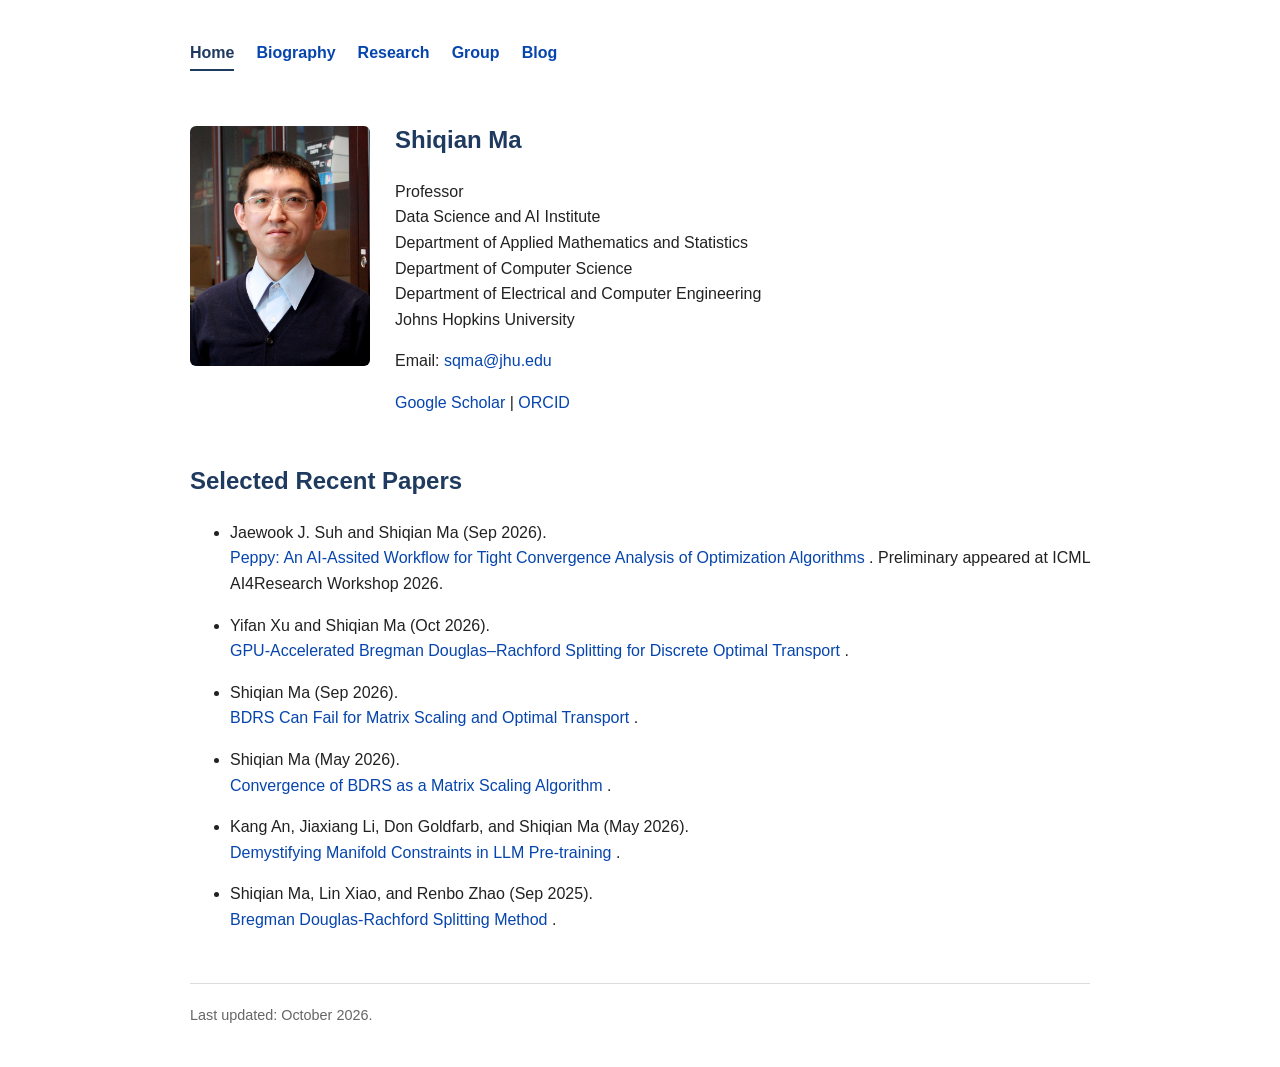
==== index.html @ a5ed81a1 "Add selected recent papers section to index.html" ====
<!DOCTYPE html>
<html lang="en">
<head>
  <meta charset="UTF-8">
  <meta name="viewport" content="width=device-width, initial-scale=1.0">
  <title>Shiqian Ma</title>
  <meta name="description" content="Shiqian Ma, Professor at Johns Hopkins University. Mathematical foundations of AI, optimization, geometry, and machine learning.">
  <link rel="canonical" href="https://shiqianma.github.io/">
  <link rel="stylesheet" href="./site.css">
  <script src="./site.js" defer></script>
</head>
<body data-page="home">
  <a class="skip-link" href="#main-content">Skip to content</a>
  <nav aria-label="Main navigation">
    <a href="./" aria-current="page">Home</a>
    <a href="./biography/">Biography</a>
    <a href="./research/">Research</a>
    <a href="./group/">Group</a>
    <a href="https://shiqianma.github.io/blog/">Blog</a>
  </nav>

  <main id="main-content">
<section class="header" id="home">

<img alt="Shiqian Ma" class="photo" height="864" src="ShiqianMa.jpg" width="648"/>
<div>
<h1>Shiqian Ma</h1>
<p>
  Professor<br/>
  Data Science and AI Institute<br/>
  Department of Applied Mathematics and Statistics<br/>
  Department of Computer Science<br/>
  Department of Electrical and Computer Engineering<br/>
  Johns Hopkins University
</p>
<p>
        Email: <a href="mailto:sqma@jhu.edu">sqma@jhu.edu</a>
</p>
<p>
<a href="https://scholar.google.com/citations?hl=en&amp;user=kkzUrUgAAAAJ&amp;view_op=list_works&amp;sortby=pubdate">Google Scholar</a> |
        <a href="https://orcid.org/0000-0003-1967-1069">ORCID</a>
</p>
</div>
</section>

    <section class="page-content" id="selected-recent-papers">
  <h2>Selected Recent Papers</h2>

  <ul>

    <li>
      <p>
        Jaewook J. Suh and Shiqian Ma (Sep 2026).<br>
        <a href="https://arxiv.org/abs/2609.35762">
          Peppy: An AI-Assited Workflow for Tight Convergence Analysis of Optimization Algorithms
        </a>.
        Preliminary appeared at ICML AI4Research Workshop 2026.
      </p>
    </li>
    
    <li>
      <p>
        Yifan Xu and Shiqian Ma (Oct 2026).<br>
        <a href="https://arxiv.org/pdf/2610.04715">
          GPU-Accelerated Bregman Douglas–Rachford Splitting
          for Discrete Optimal Transport
        </a>.
      </p>
    </li>

    <li>
      <p>
        Shiqian Ma (Sep 2026).<br>
        <a href="https://optimization-online.org/?p=37051">
          BDRS Can Fail for Matrix Scaling and Optimal Transport
        </a>.
      </p>
    </li>

    <li>
      <p>
        Shiqian Ma (May 2026).<br>
        <a href="https://optimization-online.org/?p=34846">
          Convergence of BDRS as a Matrix Scaling Algorithm
        </a>.
      </p>
    </li>

    <li>
      <p>
        Kang An, Jiaxiang Li, Don Goldfarb, and Shiqian Ma (May 2026).<br>
        <a href="https://arxiv.org/pdf/2605.04418">
          Demystifying Manifold Constraints in LLM Pre-training
        </a>.
      </p>
    </li>

    <li>
      <p>
        Shiqian Ma, Lin Xiao, and Renbo Zhao (Sep 2025).<br>
        <a href="https://arxiv.org/pdf/2509.08739">
          Bregman Douglas-Rachford Splitting Method
        </a>.
      </p>
    </li>
    
  </ul>
</section>
    
  </main>

  <footer>
    Last updated: October 2026.
  </footer>
</body>
</html>
---- site.css ----
/* Shared styling for Home, Biography, Research, and Group.
   Based on the stylesheet in the uploaded homepage. No build step is required. */
body {
  font-family: Arial, Helvetica, sans-serif;
  max-width: 900px;
  margin: 40px auto;
  padding: 0 20px;
  line-height: 1.6;
  color: #222;
  background: #fff;
}

h1, h2 { color: #1f3a5f; }
a { color: #0645ad; text-decoration: none; }
a:hover { text-decoration: underline; }
a:focus-visible { outline: 2px solid #1f3a5f; outline-offset: 4px; }

nav {
  display: flex;
  flex-wrap: wrap;
  gap: 8px 22px;
  margin-bottom: 30px;
}
nav a {
  display: inline-block;
  padding-bottom: 3px;
  font-weight: bold;
  border-bottom: 2px solid transparent;
}
nav a[aria-current="page"] {
  color: #1f3a5f;
  border-bottom-color: #1f3a5f;
}

.site-name { margin: 0 0 12px; font-size: 1.1em; font-weight: bold; }
.site-name a { color: #1f3a5f; }
.header { display: flex; gap: 25px; align-items: flex-start; margin-bottom: 30px; }
.photo { width: 180px; max-width: 35%; height: auto; border-radius: 6px; margin-top: 25px; }
.page-content h1 { margin-top: 0; }
.page-content li { margin-bottom: 8px; }
.news li { margin-bottom: 8px; }

footer {
  margin-top: 50px;
  padding-top: 20px;
  border-top: 1px solid #ddd;
  font-size: 0.9em;
  color: #666;
}

.skip-link { position: absolute; left: 20px; top: -100px; }
.skip-link:focus { top: 8px; padding: 8px 12px; background: #fff; z-index: 10; }

@media (max-width: 600px) {
  body { margin: 24px auto; }
  nav { gap: 8px 16px; font-size: 0.95em; }
  .header { flex-direction: column; gap: 8px; }
  .photo { max-width: 100%; margin-top: 8px; }
}

.site-name {
  display: none;
}
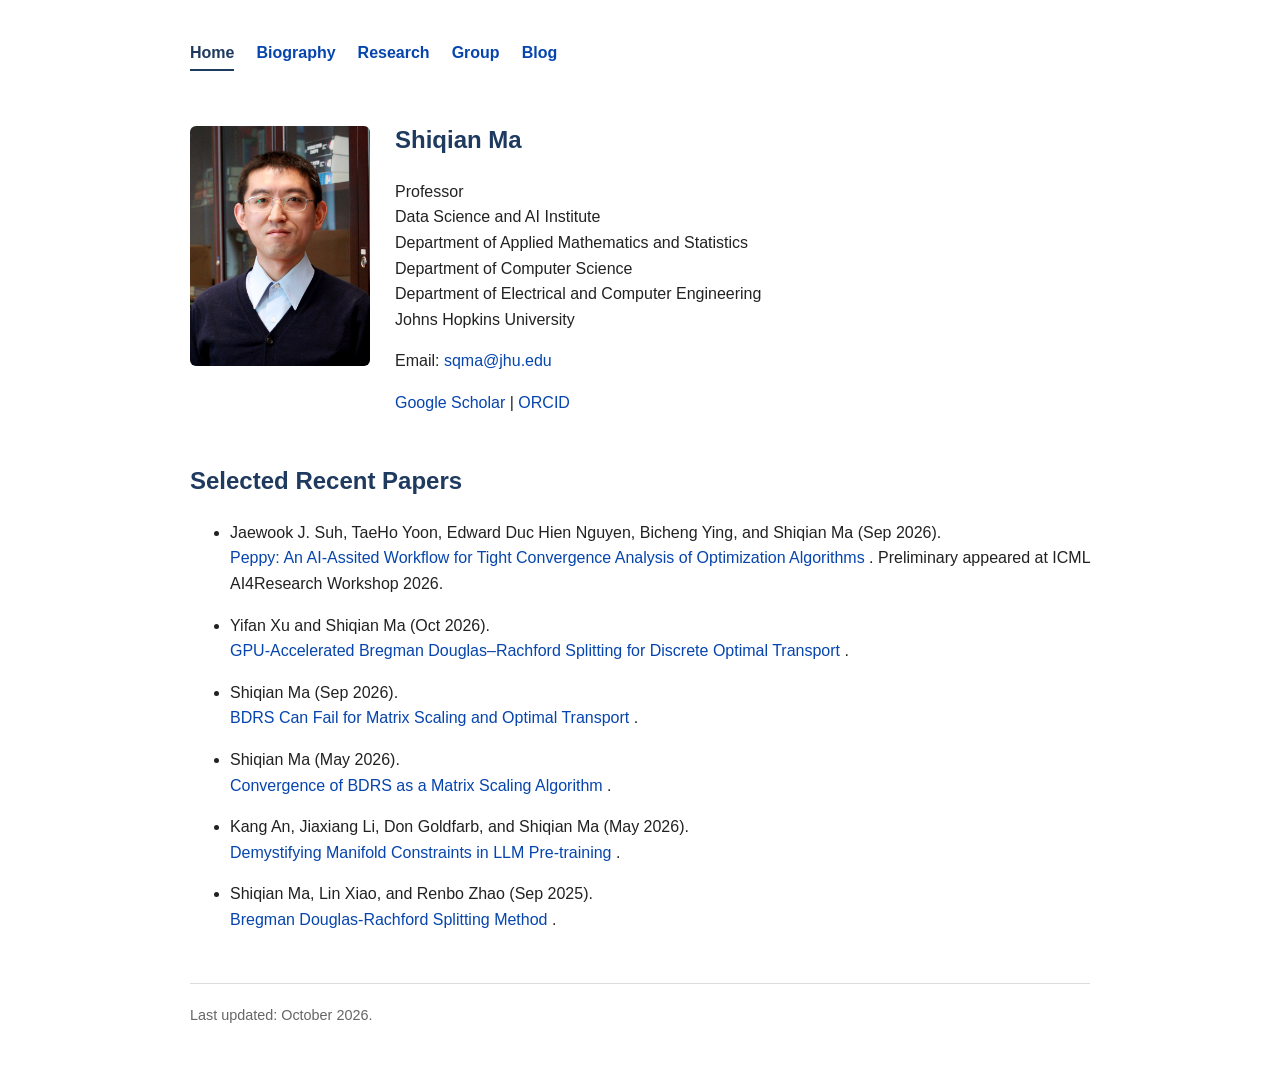
==== commit ad96c85c: "Update author list in index.html" ====
--- a/index.html
+++ b/index.html
@@ -50,7 +50,7 @@
 
     <li>
       <p>
-        Jaewook J. Suh and Shiqian Ma (Sep 2026).<br>
+        Jaewook J. Suh, TaeHo Yoon, Edward Duc Hien Nguyen, Bicheng Ying, and Shiqian Ma (Sep 2026).<br>
         <a href="https://arxiv.org/abs/2609.35762">
           Peppy: An AI-Assited Workflow for Tight Convergence Analysis of Optimization Algorithms
         </a>.
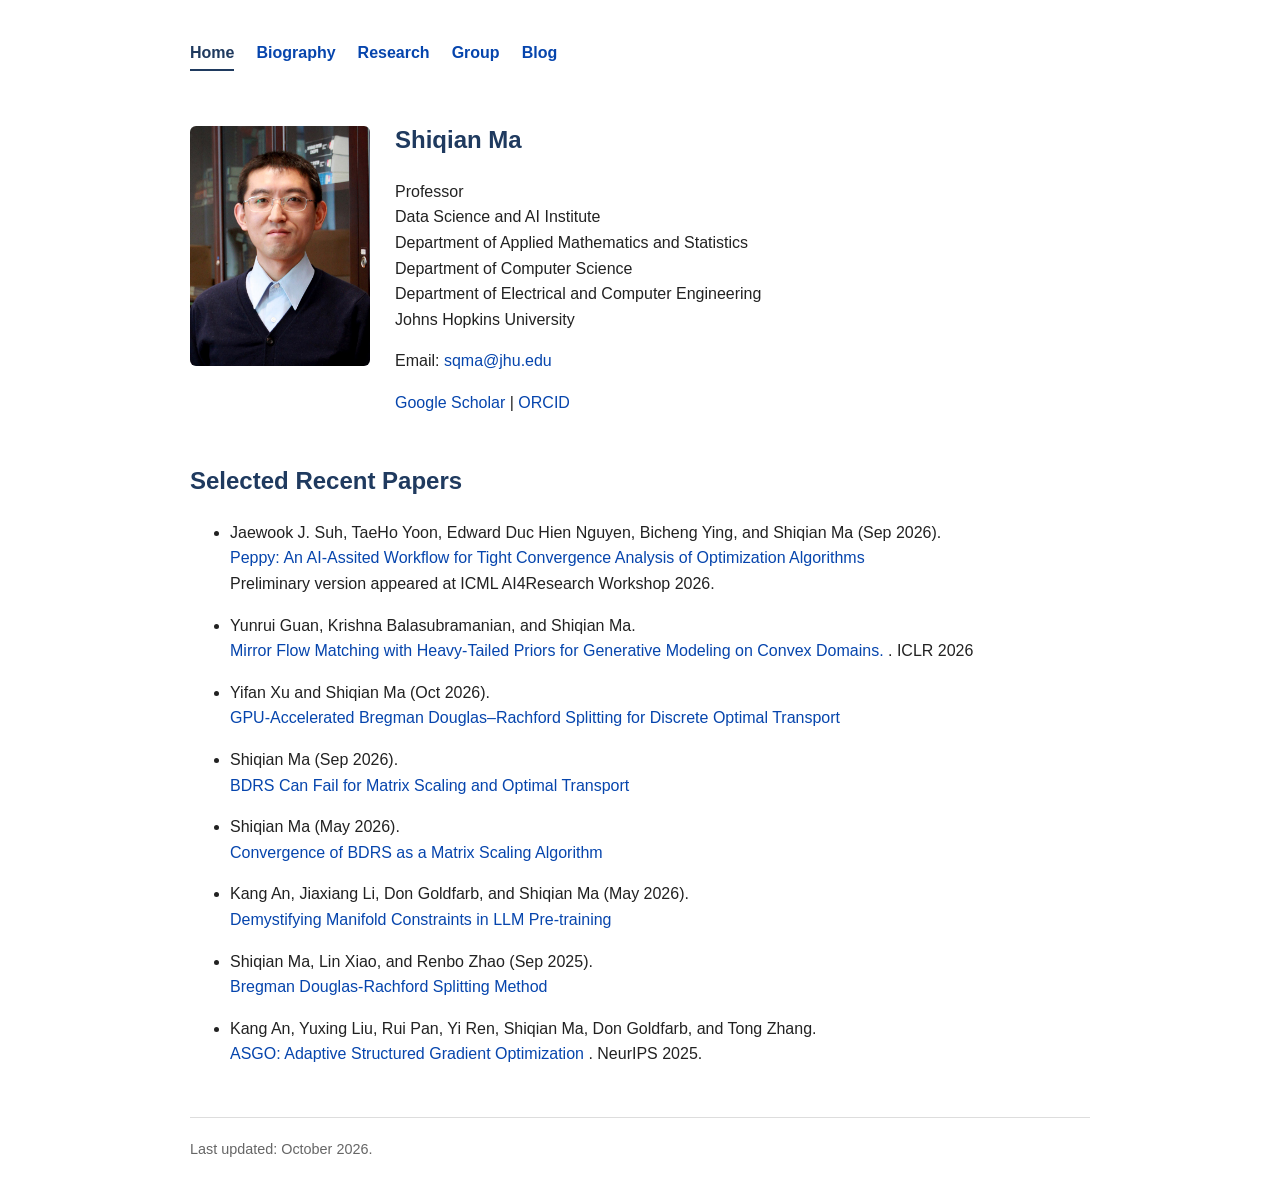
==== commit 2183054a: "Update publication references in index.html" ====
--- a/index.html
+++ b/index.html
@@ -53,8 +53,17 @@
         Jaewook J. Suh, TaeHo Yoon, Edward Duc Hien Nguyen, Bicheng Ying, and Shiqian Ma (Sep 2026).<br>
         <a href="https://arxiv.org/abs/2609.35762">
           Peppy: An AI-Assited Workflow for Tight Convergence Analysis of Optimization Algorithms
-        </a>.
-        Preliminary appeared at ICML AI4Research Workshop 2026.
+        </a> <br>
+        Preliminary version appeared at ICML AI4Research Workshop 2026.
+      </p>
+    </li>
+
+    <li>
+      <p>
+        Yunrui Guan, Krishna Balasubramanian, and Shiqian Ma.<br>
+        <a href="https://proceedings.iclr.cc/paper_files/paper/2026/file/d33a2d61ff49d6156e0abfd906b23cf1-Paper-Conference.pdf">
+          Mirror Flow Matching with Heavy-Tailed Priors for Generative Modeling on Convex Domains.
+        </a>. ICLR 2026
       </p>
     </li>
     
@@ -64,7 +73,7 @@
         <a href="https://arxiv.org/pdf/2610.04715">
           GPU-Accelerated Bregman Douglas–Rachford Splitting
           for Discrete Optimal Transport
-        </a>.
+        </a>
       </p>
     </li>
 
@@ -73,7 +82,7 @@
         Shiqian Ma (Sep 2026).<br>
         <a href="https://optimization-online.org/?p=37051">
           BDRS Can Fail for Matrix Scaling and Optimal Transport
-        </a>.
+        </a>
       </p>
     </li>
 
@@ -82,7 +91,7 @@
         Shiqian Ma (May 2026).<br>
         <a href="https://optimization-online.org/?p=34846">
           Convergence of BDRS as a Matrix Scaling Algorithm
-        </a>.
+        </a>
       </p>
     </li>
 
@@ -91,7 +100,7 @@
         Kang An, Jiaxiang Li, Don Goldfarb, and Shiqian Ma (May 2026).<br>
         <a href="https://arxiv.org/pdf/2605.04418">
           Demystifying Manifold Constraints in LLM Pre-training
-        </a>.
+        </a>
       </p>
     </li>
 
@@ -100,7 +109,16 @@
         Shiqian Ma, Lin Xiao, and Renbo Zhao (Sep 2025).<br>
         <a href="https://arxiv.org/pdf/2509.08739">
           Bregman Douglas-Rachford Splitting Method
-        </a>.
+        </a>
+      </p>
+    </li>
+
+    <li>
+      <p>
+        Kang An, Yuxing Liu, Rui Pan, Yi Ren, Shiqian Ma, Don Goldfarb, and Tong Zhang.<br>
+        <a href="https://proceedings.neurips.cc/paper_files/paper/2025/hash/b862a40b617719cde47fa268b8d5c91d-Abstract-Conference.html">
+          ASGO: Adaptive Structured Gradient Optimization
+        </a>. NeurIPS 2025.
       </p>
     </li>
     
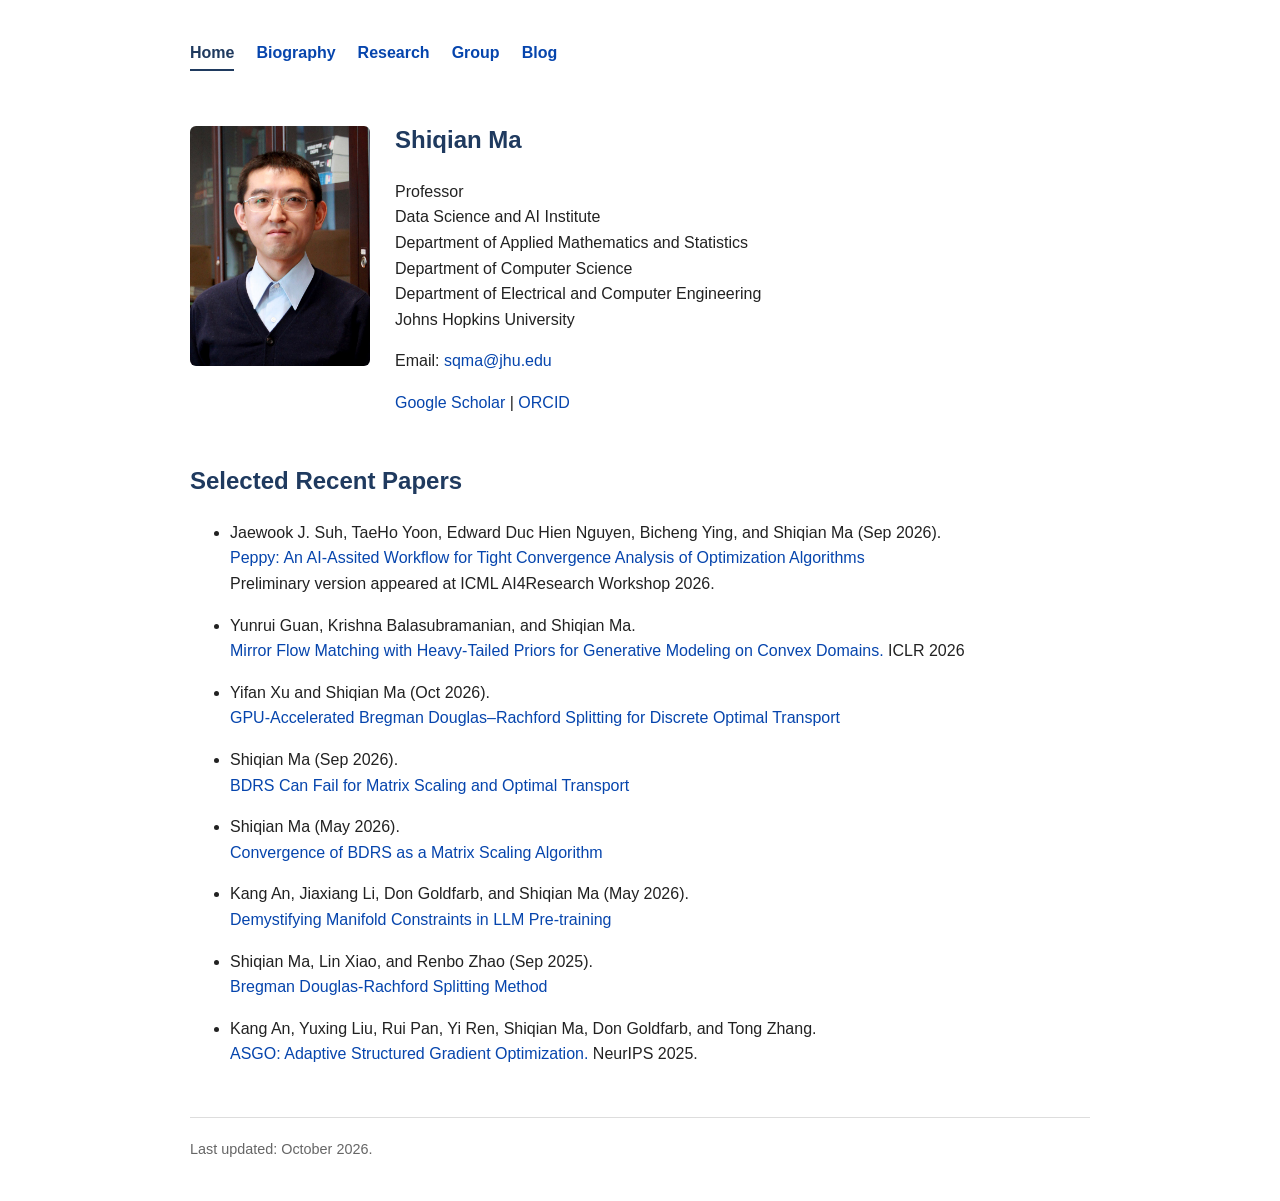
==== commit ece1fe92: "Fix HTML formatting for paper references" ====
--- a/index.html
+++ b/index.html
@@ -63,7 +63,7 @@
         Yunrui Guan, Krishna Balasubramanian, and Shiqian Ma.<br>
         <a href="https://proceedings.iclr.cc/paper_files/paper/2026/file/d33a2d61ff49d6156e0abfd906b23cf1-Paper-Conference.pdf">
           Mirror Flow Matching with Heavy-Tailed Priors for Generative Modeling on Convex Domains.
-        </a>. ICLR 2026
+        </a> ICLR 2026
       </p>
     </li>
     
@@ -117,8 +117,8 @@
       <p>
         Kang An, Yuxing Liu, Rui Pan, Yi Ren, Shiqian Ma, Don Goldfarb, and Tong Zhang.<br>
         <a href="https://proceedings.neurips.cc/paper_files/paper/2025/hash/b862a40b617719cde47fa268b8d5c91d-Abstract-Conference.html">
-          ASGO: Adaptive Structured Gradient Optimization
-        </a>. NeurIPS 2025.
+          ASGO: Adaptive Structured Gradient Optimization.
+        </a> NeurIPS 2025.
       </p>
     </li>
     
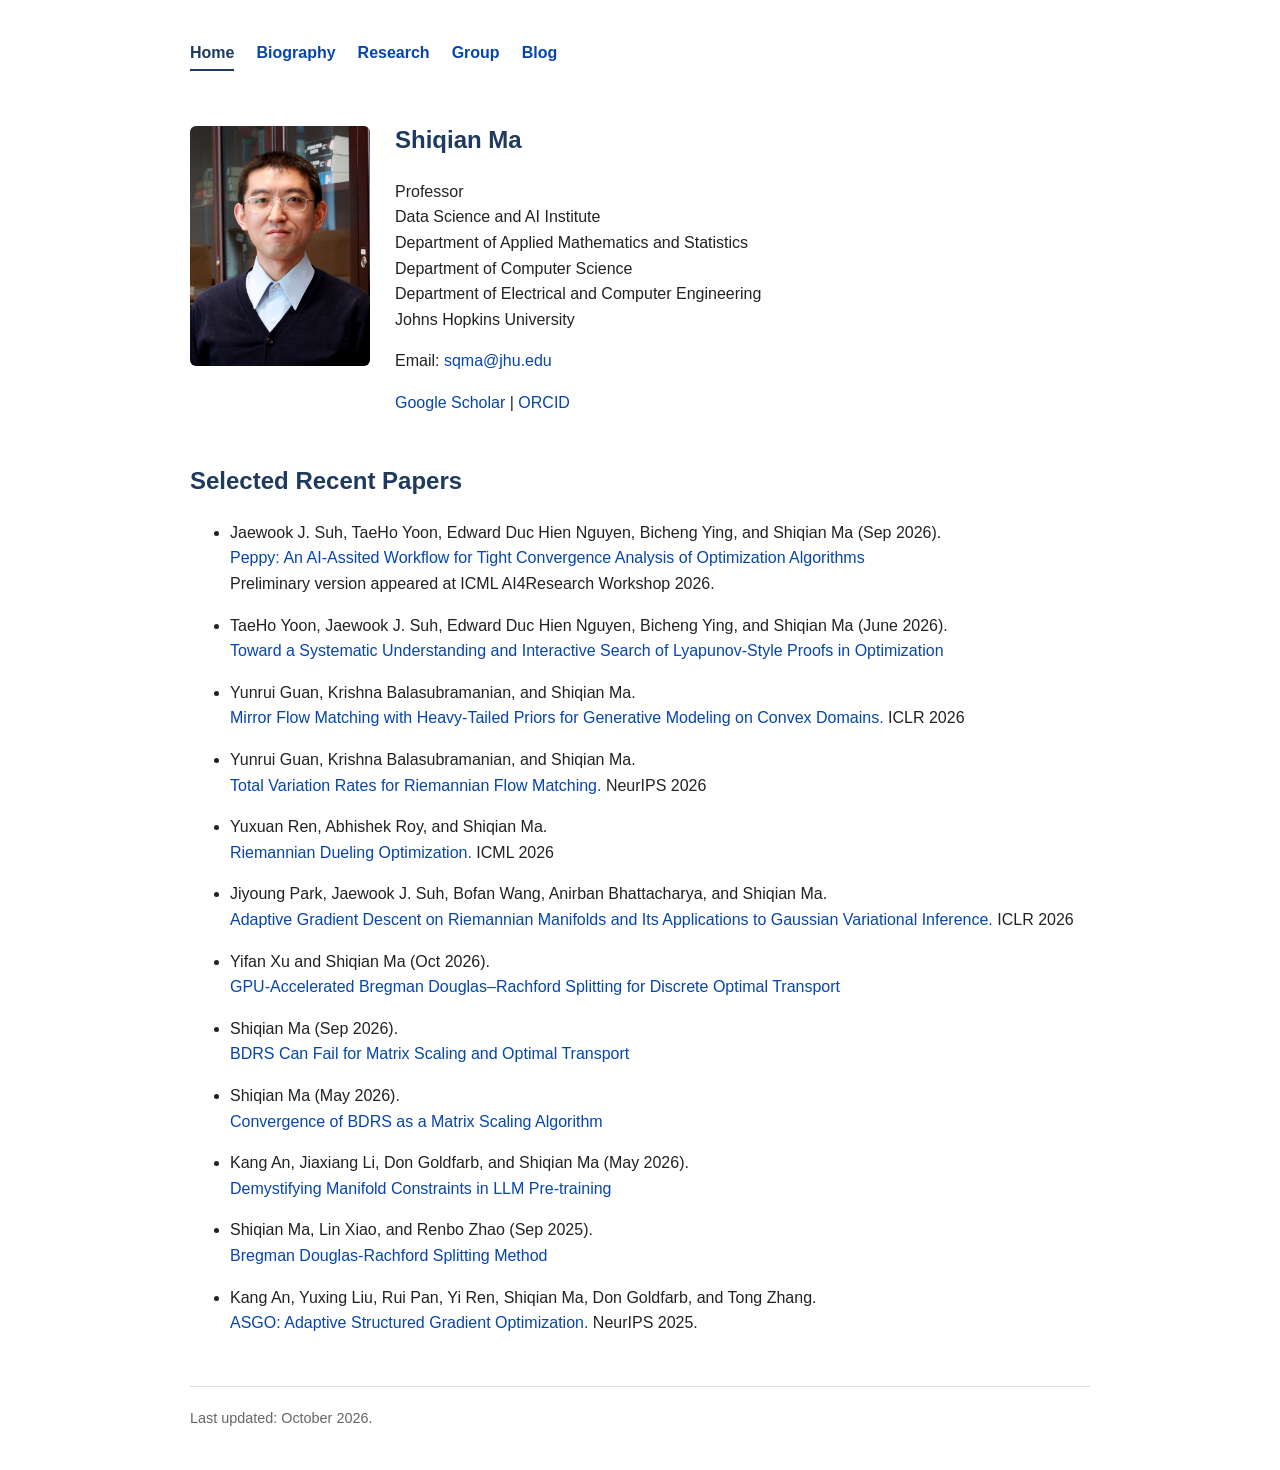
==== commit bfa67822: "Add new paper references to index.html Added multiple references to papers with authors and links." ====
--- a/index.html
+++ b/index.html
@@ -60,9 +60,45 @@
 
     <li>
       <p>
+        TaeHo Yoon, Jaewook J. Suh, Edward Duc Hien Nguyen, Bicheng Ying, and Shiqian Ma (June 2026).<br>
+        <a href="https://arxiv.org/abs/2606.26077">
+          Toward a Systematic Understanding and Interactive Search of Lyapunov-Style Proofs in Optimization
+        </a> 
+      </p>
+    </li>
+
+    <li>
+      <p>
         Yunrui Guan, Krishna Balasubramanian, and Shiqian Ma.<br>
         <a href="https://proceedings.iclr.cc/paper_files/paper/2026/file/d33a2d61ff49d6156e0abfd906b23cf1-Paper-Conference.pdf">
           Mirror Flow Matching with Heavy-Tailed Priors for Generative Modeling on Convex Domains.
+        </a> ICLR 2026
+      </p>
+    </li>
+
+    <li>
+      <p>
+        Yunrui Guan, Krishna Balasubramanian, and Shiqian Ma.<br>
+        <a href="https://arxiv.org/pdf/2602.05174">
+          Total Variation Rates for Riemannian Flow Matching.
+        </a> NeurIPS 2026
+      </p>
+    </li>
+
+    <li>
+      <p>
+        Yuxuan Ren, Abhishek Roy, and Shiqian Ma.<br>
+        <a href="https://arxiv.org/pdf/2603.00023">
+          Riemannian Dueling Optimization.
+        </a> ICML 2026
+      </p>
+    </li>
+
+    <li>
+      <p>
+        Jiyoung Park, Jaewook J. Suh, Bofan Wang, Anirban Bhattacharya, and Shiqian Ma.<br>
+        <a href="https://openreview.net/forum?id=2TTQjRkgFn">
+          Adaptive Gradient Descent on Riemannian Manifolds and Its Applications to Gaussian Variational Inference.
         </a> ICLR 2026
       </p>
     </li>
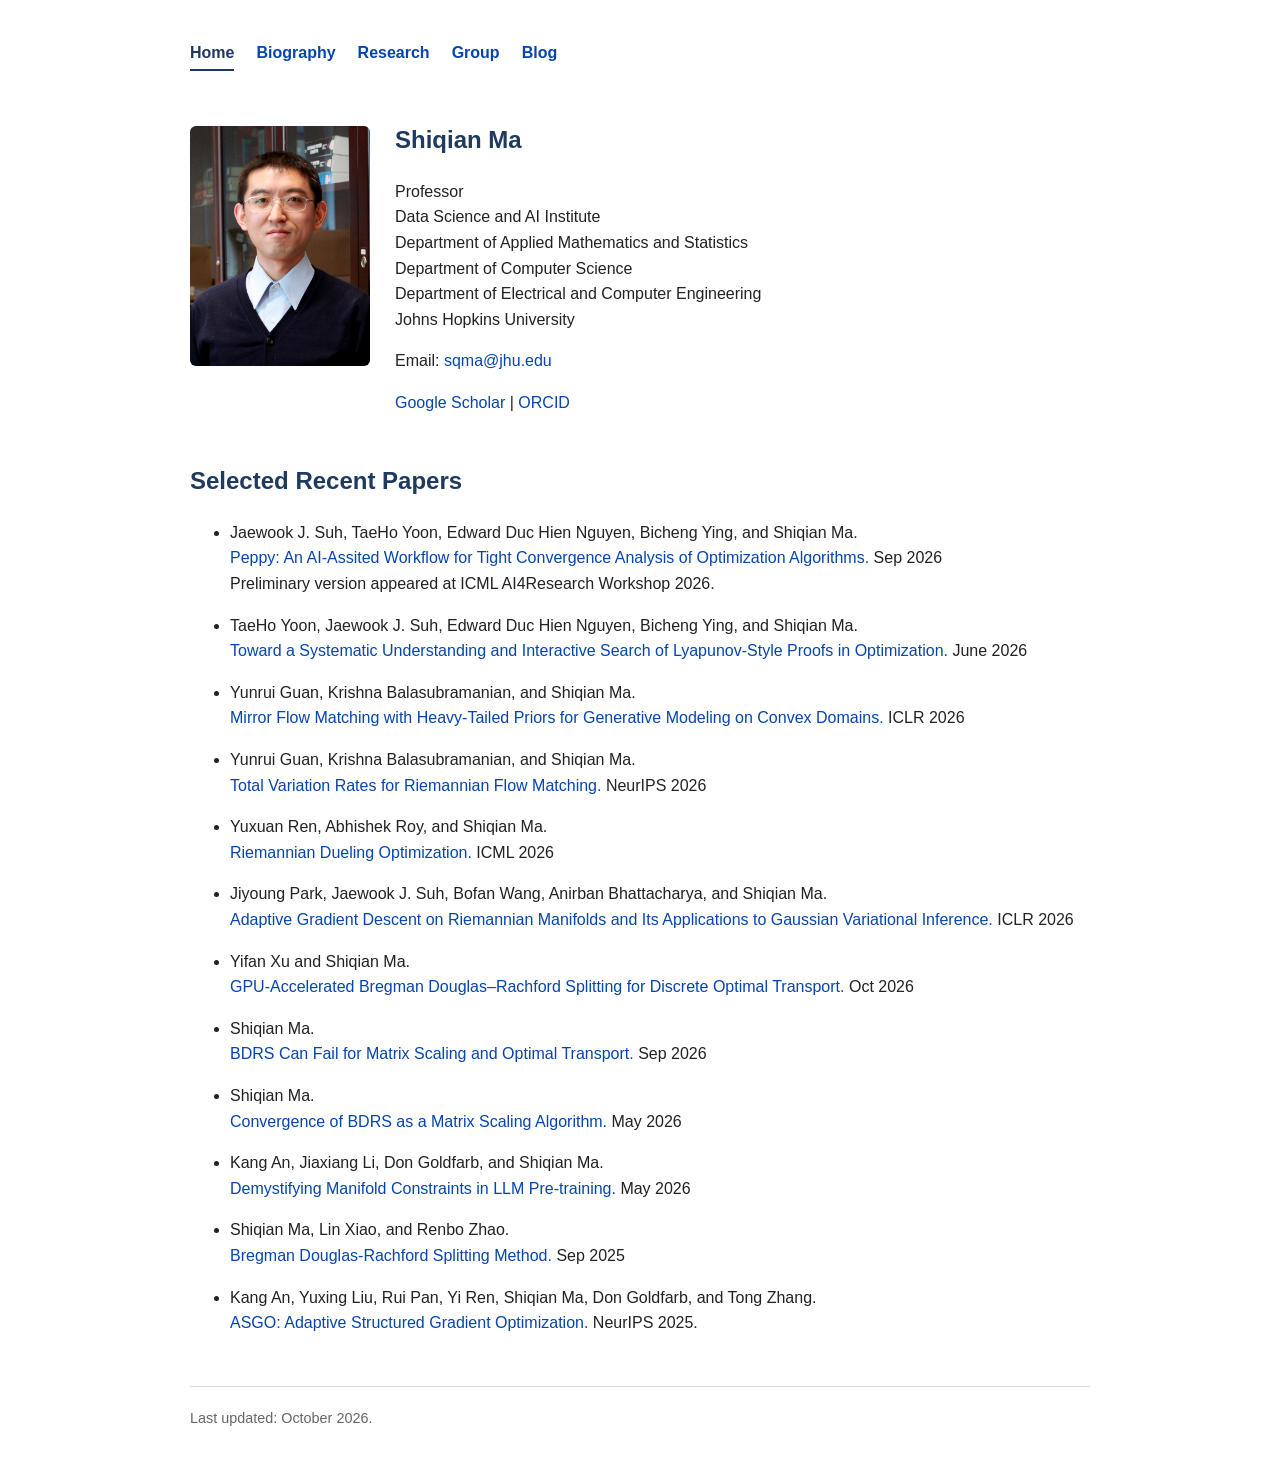
==== commit e7450c3f: "Fix author formatting and citation details in index.html" ====
--- a/index.html
+++ b/index.html
@@ -50,20 +50,20 @@
 
     <li>
       <p>
-        Jaewook J. Suh, TaeHo Yoon, Edward Duc Hien Nguyen, Bicheng Ying, and Shiqian Ma (Sep 2026).<br>
+        Jaewook J. Suh, TaeHo Yoon, Edward Duc Hien Nguyen, Bicheng Ying, and Shiqian Ma.<br>
         <a href="https://arxiv.org/abs/2609.35762">
-          Peppy: An AI-Assited Workflow for Tight Convergence Analysis of Optimization Algorithms
-        </a> <br>
+          Peppy: An AI-Assited Workflow for Tight Convergence Analysis of Optimization Algorithms.
+        </a> Sep 2026 <br>
         Preliminary version appeared at ICML AI4Research Workshop 2026.
       </p>
     </li>
 
     <li>
       <p>
-        TaeHo Yoon, Jaewook J. Suh, Edward Duc Hien Nguyen, Bicheng Ying, and Shiqian Ma (June 2026).<br>
+        TaeHo Yoon, Jaewook J. Suh, Edward Duc Hien Nguyen, Bicheng Ying, and Shiqian Ma.<br>
         <a href="https://arxiv.org/abs/2606.26077">
-          Toward a Systematic Understanding and Interactive Search of Lyapunov-Style Proofs in Optimization
-        </a> 
+          Toward a Systematic Understanding and Interactive Search of Lyapunov-Style Proofs in Optimization.
+        </a> June 2026
       </p>
     </li>
 
@@ -105,47 +105,47 @@
     
     <li>
       <p>
-        Yifan Xu and Shiqian Ma (Oct 2026).<br>
+        Yifan Xu and Shiqian Ma.<br>
         <a href="https://arxiv.org/pdf/2610.04715">
           GPU-Accelerated Bregman Douglas–Rachford Splitting
-          for Discrete Optimal Transport
-        </a>
+          for Discrete Optimal Transport.
+        </a>Oct 2026
       </p>
     </li>
 
     <li>
       <p>
-        Shiqian Ma (Sep 2026).<br>
+        Shiqian Ma.<br>
         <a href="https://optimization-online.org/?p=37051">
-          BDRS Can Fail for Matrix Scaling and Optimal Transport
-        </a>
+          BDRS Can Fail for Matrix Scaling and Optimal Transport.
+        </a>Sep 2026
       </p>
     </li>
 
     <li>
       <p>
-        Shiqian Ma (May 2026).<br>
+        Shiqian Ma.<br>
         <a href="https://optimization-online.org/?p=34846">
-          Convergence of BDRS as a Matrix Scaling Algorithm
-        </a>
+          Convergence of BDRS as a Matrix Scaling Algorithm.
+        </a>May 2026
       </p>
     </li>
 
     <li>
       <p>
-        Kang An, Jiaxiang Li, Don Goldfarb, and Shiqian Ma (May 2026).<br>
+        Kang An, Jiaxiang Li, Don Goldfarb, and Shiqian Ma.<br>
         <a href="https://arxiv.org/pdf/2605.04418">
-          Demystifying Manifold Constraints in LLM Pre-training
-        </a>
+          Demystifying Manifold Constraints in LLM Pre-training.
+        </a>May 2026
       </p>
     </li>
 
     <li>
       <p>
-        Shiqian Ma, Lin Xiao, and Renbo Zhao (Sep 2025).<br>
+        Shiqian Ma, Lin Xiao, and Renbo Zhao.<br>
         <a href="https://arxiv.org/pdf/2509.08739">
-          Bregman Douglas-Rachford Splitting Method
-        </a>
+          Bregman Douglas-Rachford Splitting Method.
+        </a>Sep 2025
       </p>
     </li>
 
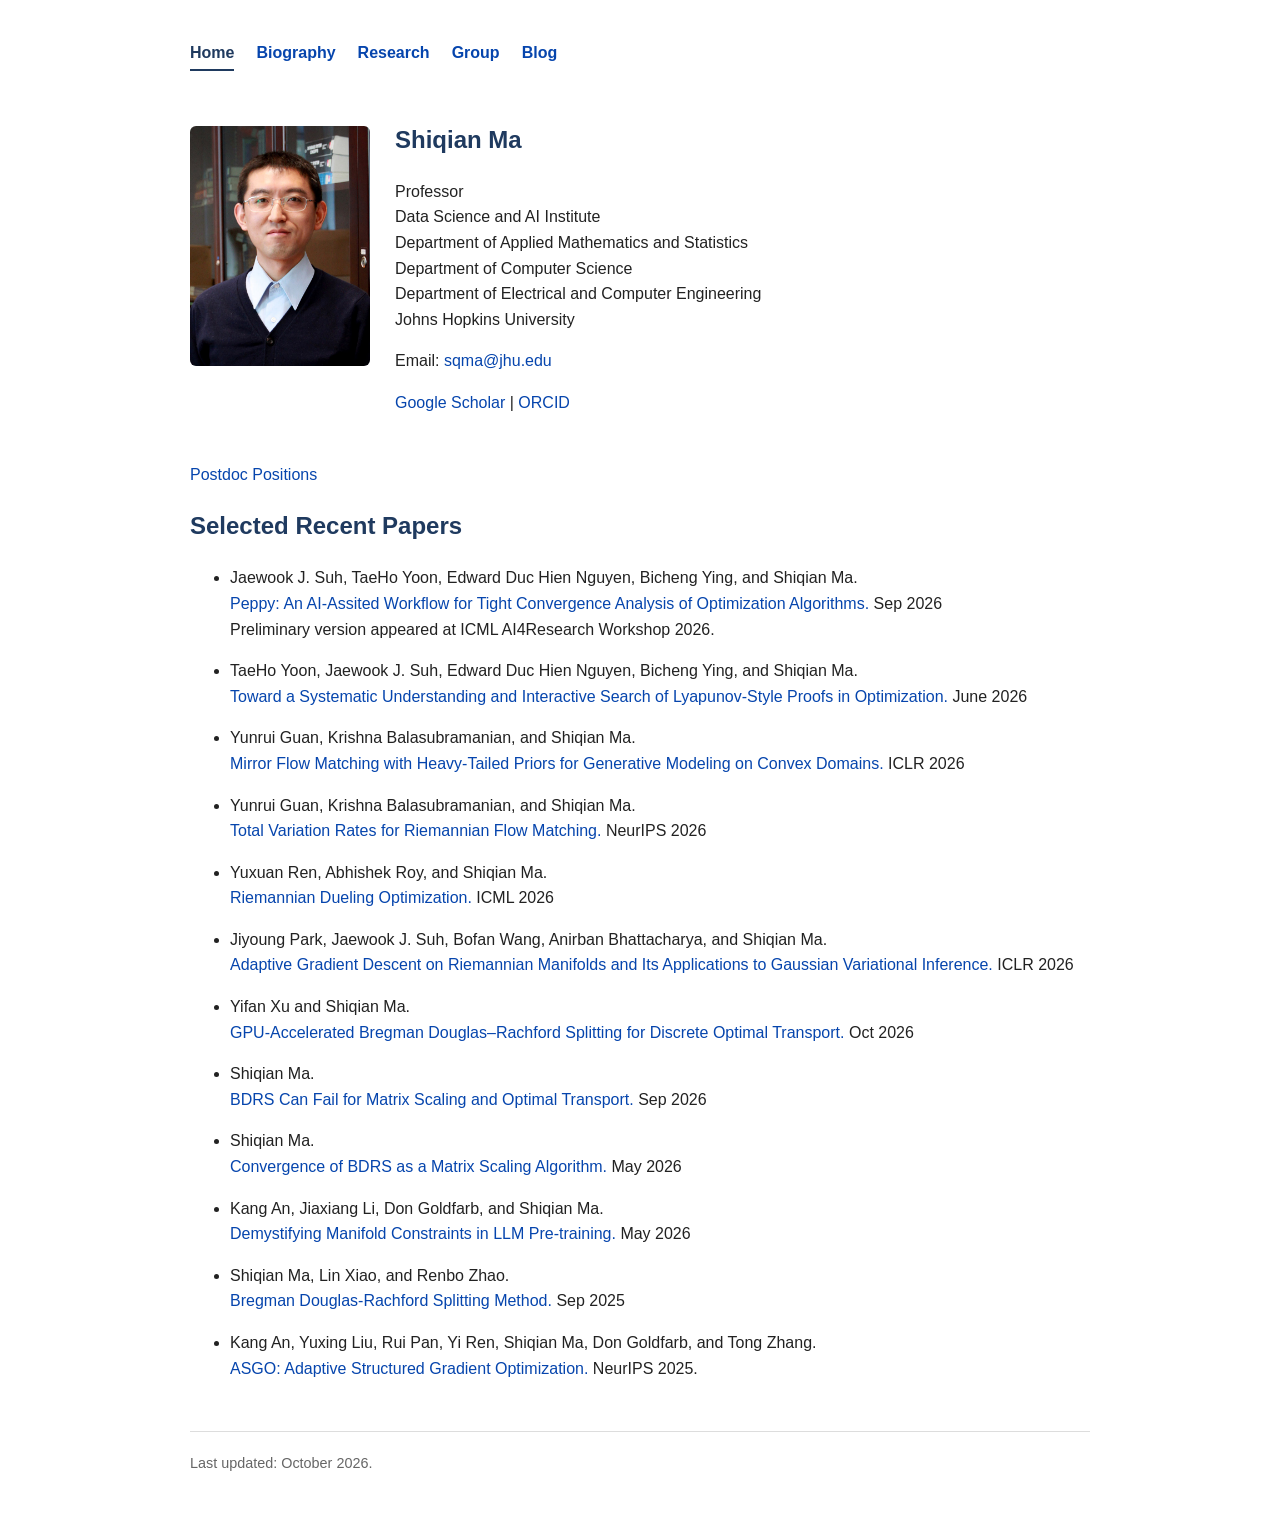
==== commit 17d80d1a: "Add link to Postdoc Positions in index.html" ====
--- a/index.html
+++ b/index.html
@@ -42,6 +42,8 @@
 </p>
 </div>
 </section>
+
+<a href="https://apply.interfolio.com/196237">Postdoc Positions</a>
 
     <section class="page-content" id="selected-recent-papers">
   <h2>Selected Recent Papers</h2>
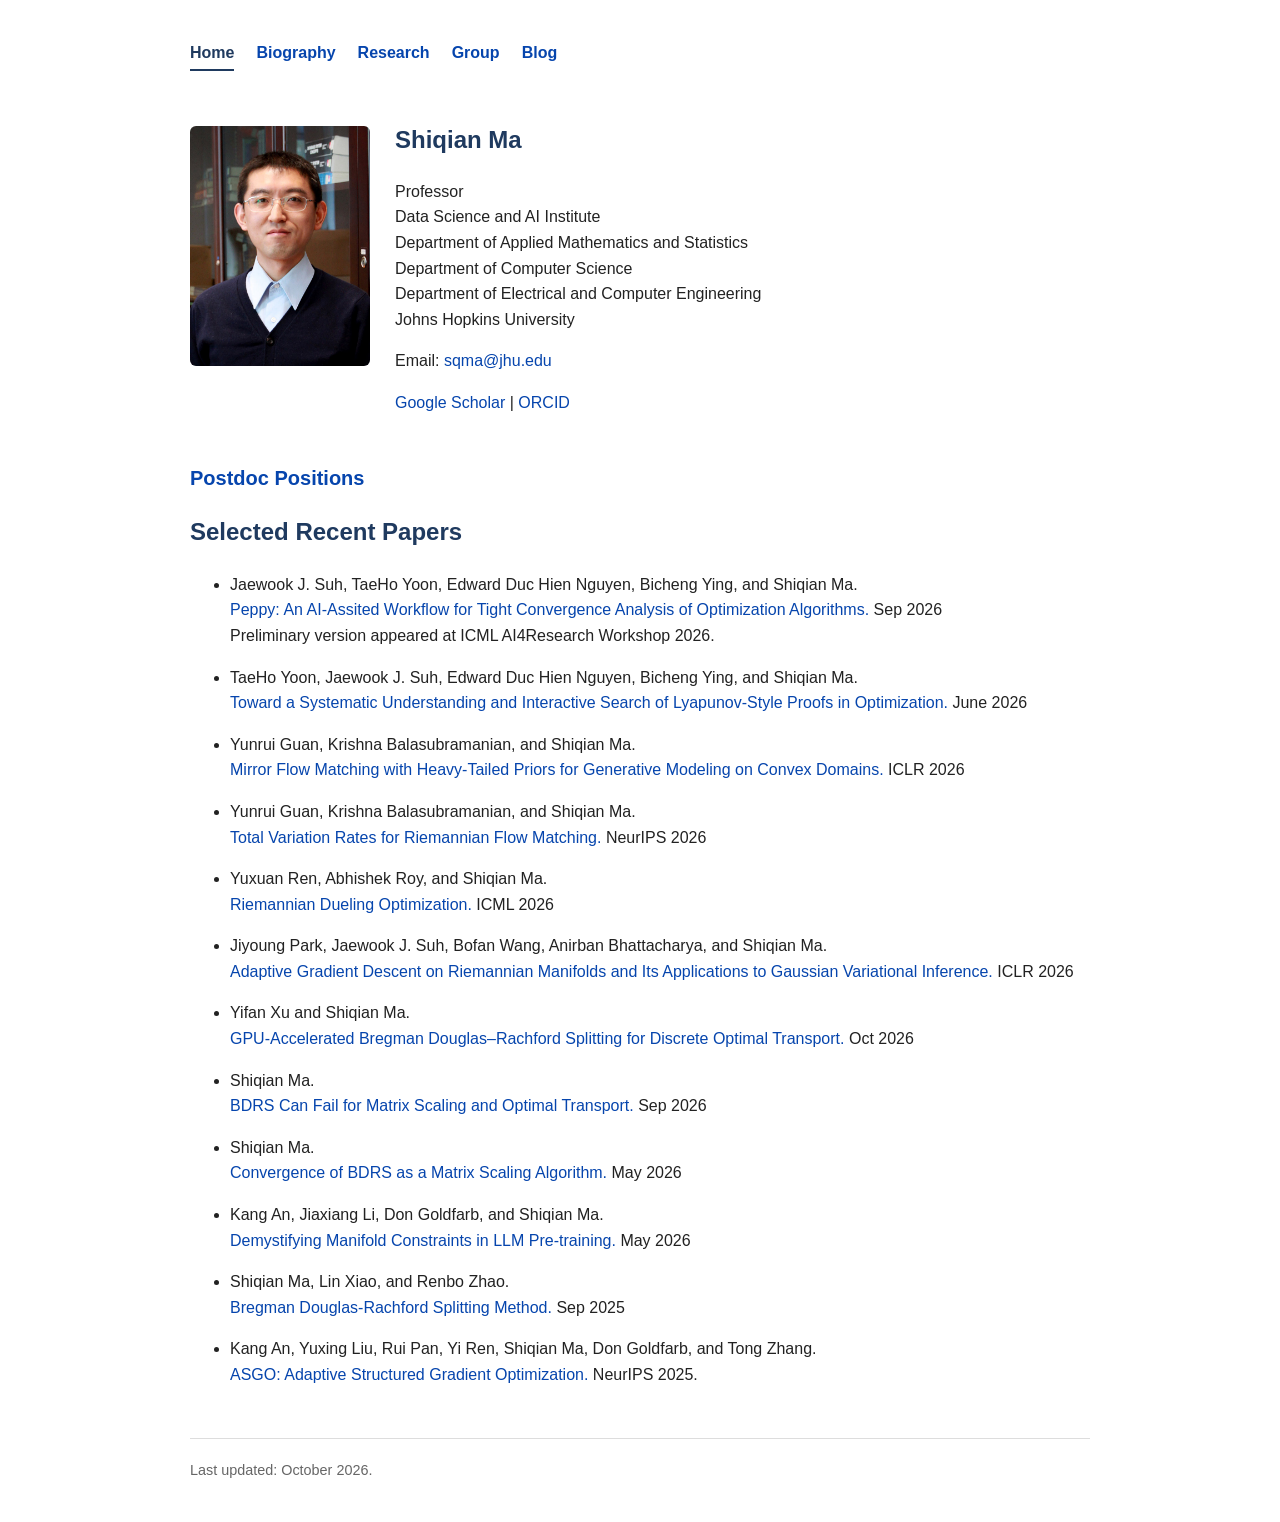
==== commit b6054564: "Add Postdoc Positions link and section" ====
--- a/index.html
+++ b/index.html
@@ -43,9 +43,11 @@
 </div>
 </section>
 
+<span style="font-size: 20px; font-weight: bold;">
 <a href="https://apply.interfolio.com/196237">Postdoc Positions</a>
-
-    <section class="page-content" id="selected-recent-papers">
+</span>
+    
+<section class="page-content" id="selected-recent-papers">
   <h2>Selected Recent Papers</h2>
 
   <ul>
